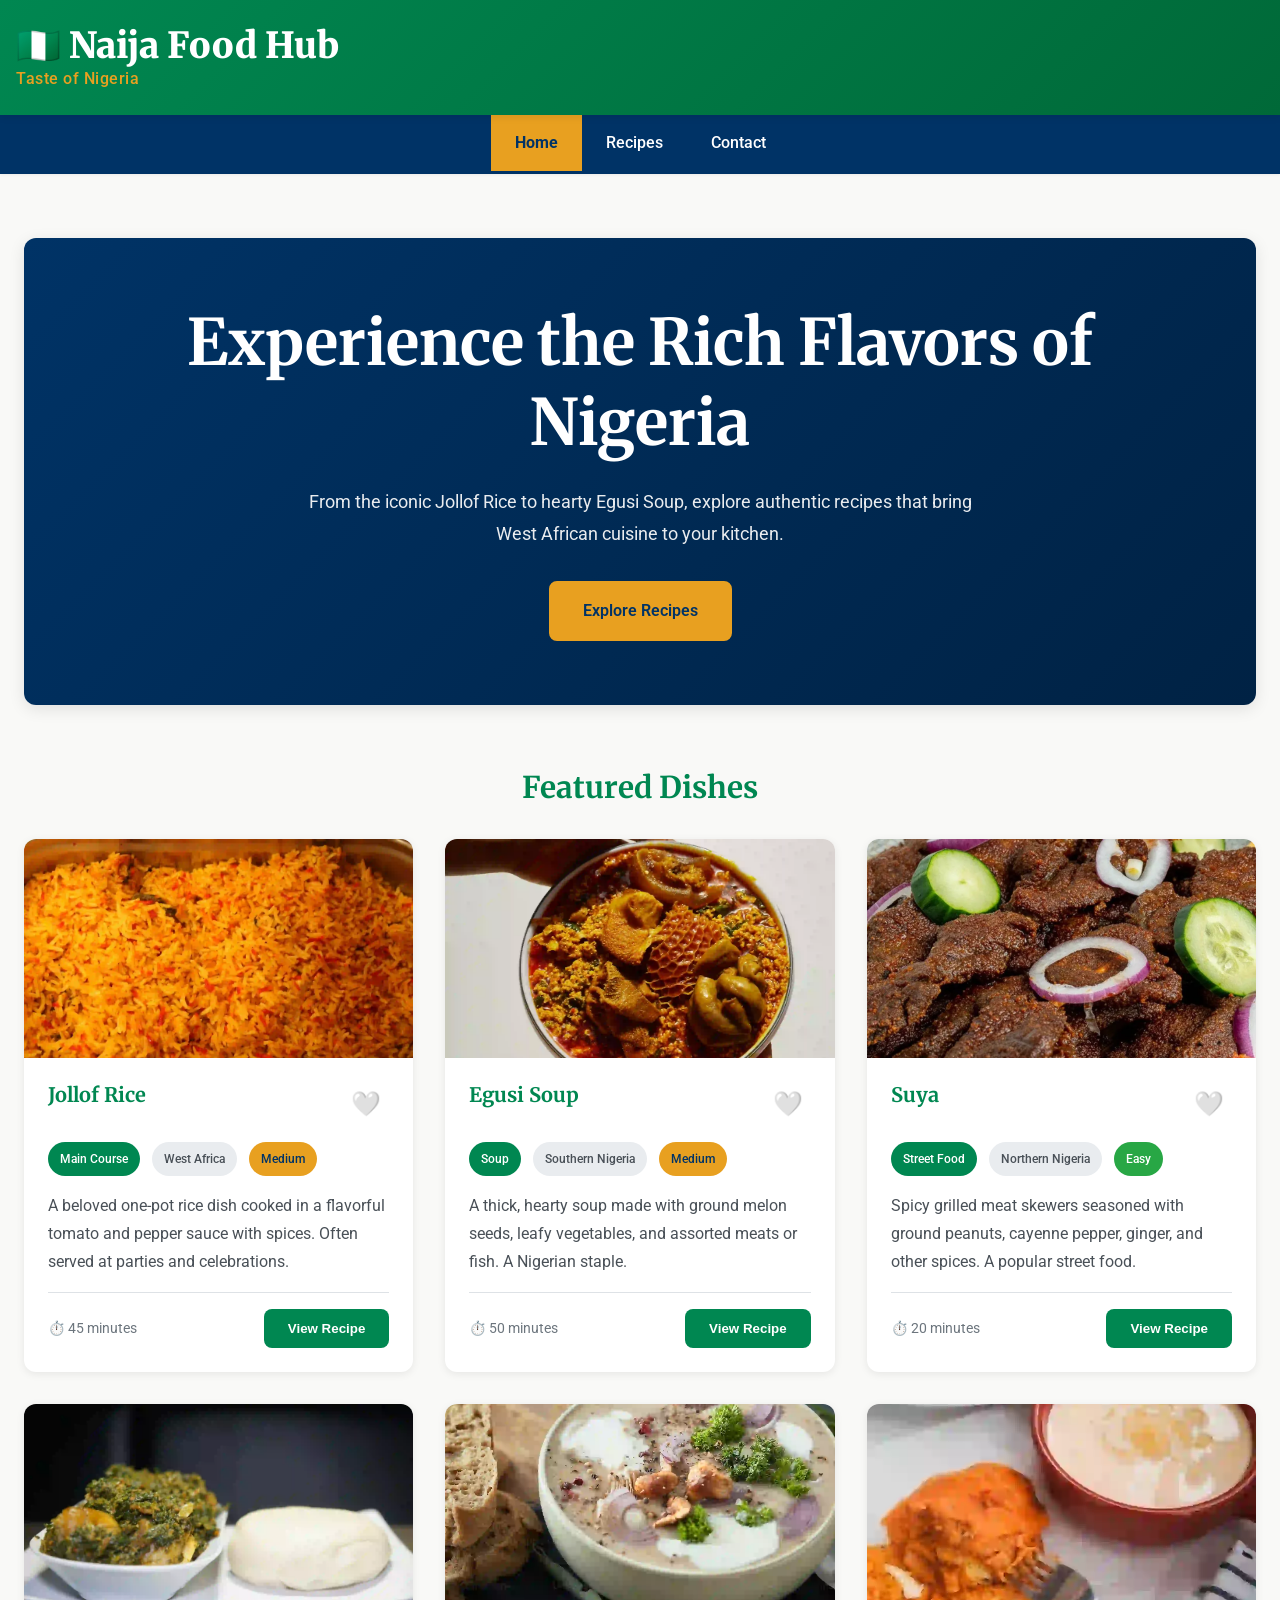
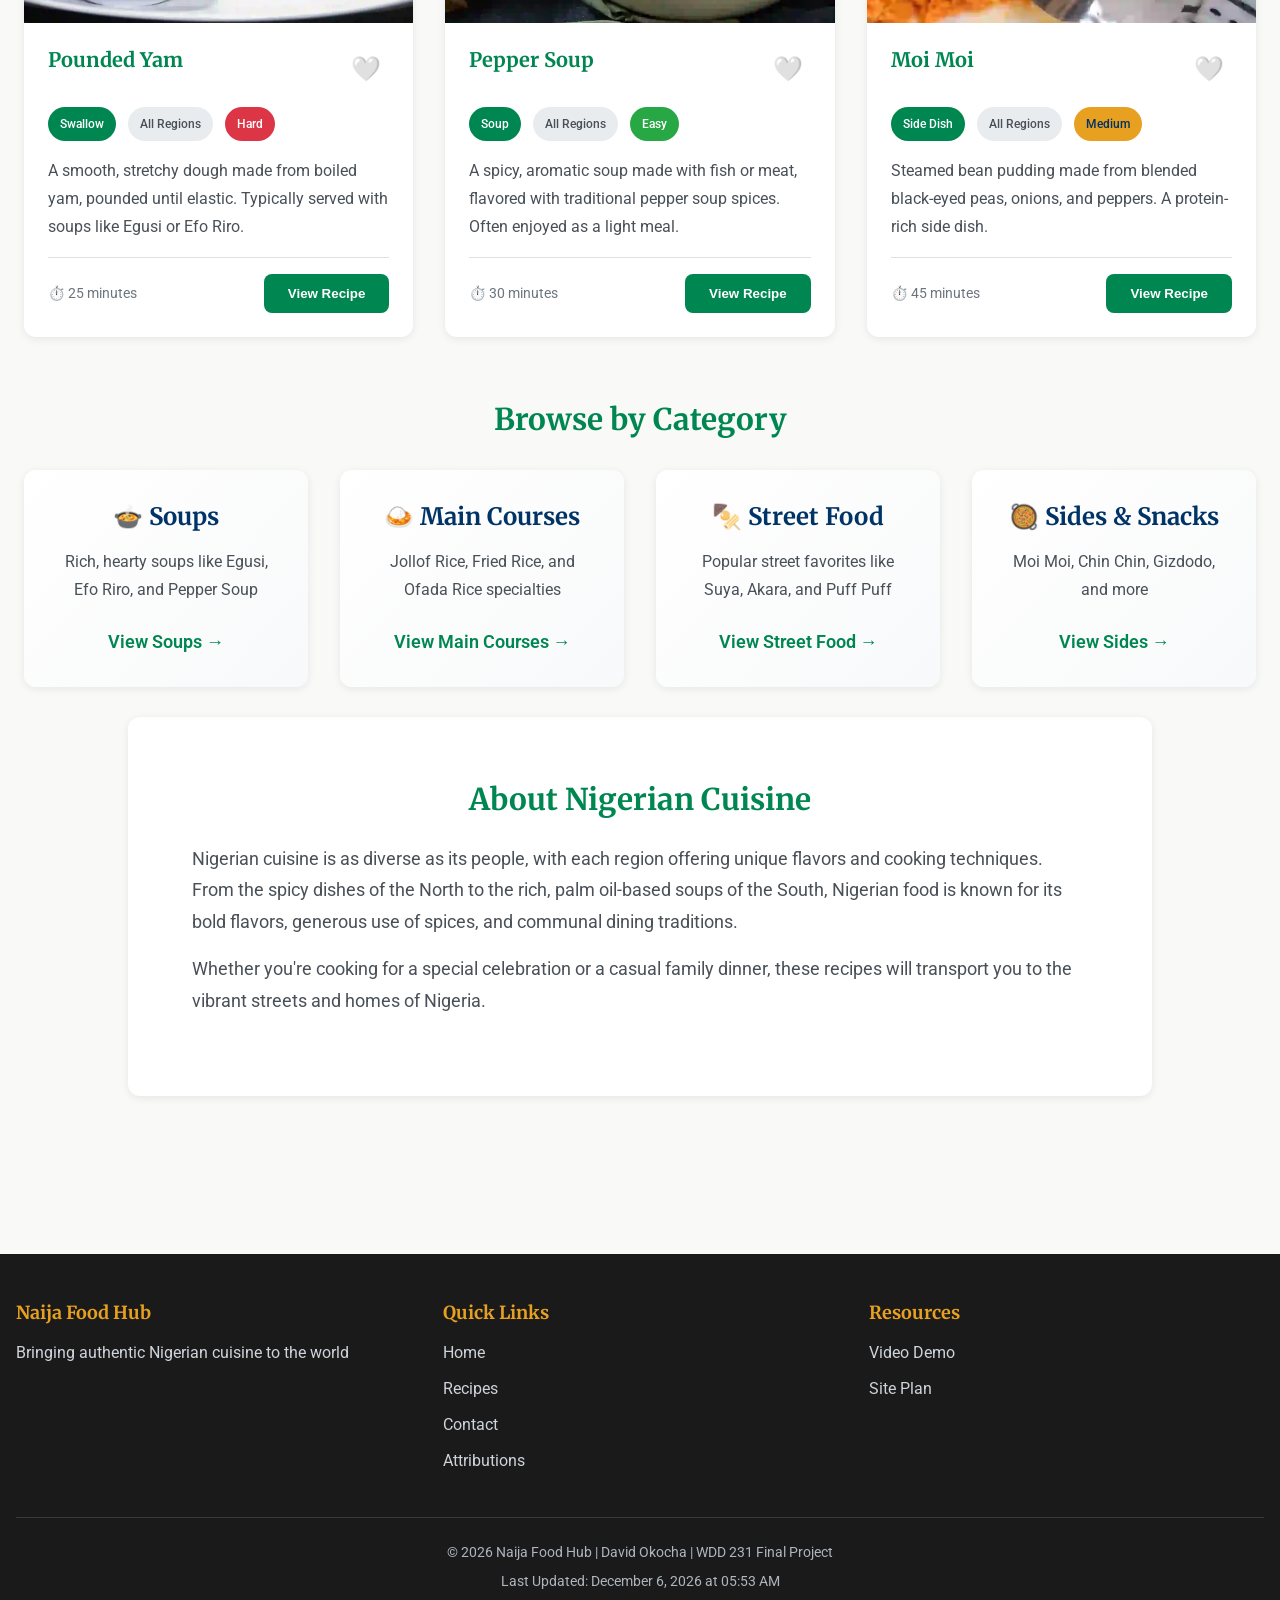
==== final/index.html @ 38a0566f "init" ====
<!DOCTYPE html>
<html lang="en">
<head>
    <meta charset="UTF-8">
    <meta name="viewport" content="width=device-width, initial-scale=1.0">
    <title>Naija Food Hub - Discover Authentic Nigerian Cuisine</title>
    <meta name="description" content="Explore authentic Nigerian recipes, from Jollof Rice to Egusi Soup. Discover the rich flavors of West African cuisine with detailed recipes and cooking tips.">
    <meta name="author" content="David Okocha">
    
    <!-- Open Graph Meta Tags -->
    <meta property="og:title" content="Naija Food Hub - Discover Authentic Nigerian Cuisine">
    <meta property="og:description" content="Explore authentic Nigerian recipes, from Jollof Rice to Egusi Soup. Discover the rich flavors of West African cuisine.">
    <meta property="og:type" content="website">
    <meta property="og:url" content="https://monarchcorps.github.io/wdd231/final/">
    <meta property="og:image" content="https://monarchcorps.github.io/wdd231/final/images/jollof_rice.webp">
    
    <!-- Twitter Card Meta Tags -->
    <meta name="twitter:card" content="summary_large_image">
    <meta name="twitter:title" content="Naija Food Hub - Discover Authentic Nigerian Cuisine">
    <meta name="twitter:description" content="Explore authentic Nigerian recipes, from Jollof Rice to Egusi Soup.">
    
    <!-- Favicon -->
    <link rel="icon" type="image/svg+xml" href="images/favicon.svg">
    
    <!-- Fonts -->
    <link rel="preconnect" href="https://fonts.googleapis.com">
    <link rel="preconnect" href="https://fonts.gstatic.com" crossorigin>
    <link href="https://fonts.googleapis.com/css2?family=Merriweather:wght@400;700;900&family=Roboto:wght@400;500;700&display=swap" rel="stylesheet">
    
    <!-- Stylesheets -->
    <link rel="stylesheet" href="styles/base.css">
    <link rel="stylesheet" href="styles/layout.css">
    <link rel="stylesheet" href="styles/components.css">
    <link rel="stylesheet" href="styles/responsive.css">
</head>
<body>
    <header>
        <div class="header-container">
            <div class="logo">
                <h1>🇳🇬 Naija Food Hub</h1>
                <p class="tagline">Taste of Nigeria</p>
            </div>
            <button class="hamburger" id="hamburger" aria-label="Toggle navigation menu" aria-expanded="false">
                <span class="bar"></span>
                <span class="bar"></span>
                <span class="bar"></span>
            </button>
        </div>
    </header>

    <nav id="nav">
        <ul class="nav-menu">
            <li><a href="index.html" class="active" aria-current="page">Home</a></li>
            <li><a href="recipes.html">Recipes</a></li>
            <li><a href="contact.html">Contact</a></li>
        </ul>
    </nav>

    <main>
        <section class="hero">
            <div class="hero-content">
                <h2>Experience the Rich Flavors of Nigeria</h2>
                <p>From the iconic Jollof Rice to hearty Egusi Soup, explore authentic recipes that bring West African cuisine to your kitchen.</p>
                <a href="recipes.html" class="cta-button">Explore Recipes</a>
            </div>
        </section>

        <section class="featured">
            <h2>Featured Dishes</h2>
            <div class="featured-grid" id="featured-dishes">
                <!-- Dynamically loaded featured dishes -->
            </div>
        </section>

        <section class="categories">
            <h2>Browse by Category</h2>
            <div class="category-grid">
                <div class="category-card">
                    <h3>🍲 Soups</h3>
                    <p>Rich, hearty soups like Egusi, Efo Riro, and Pepper Soup</p>
                    <a href="recipes.html?category=Soup" class="category-link">View Soups →</a>
                </div>
                <div class="category-card">
                    <h3>🍛 Main Courses</h3>
                    <p>Jollof Rice, Fried Rice, and Ofada Rice specialties</p>
                    <a href="recipes.html?category=Main%20Course" class="category-link">View Main Courses →</a>
                </div>
                <div class="category-card">
                    <h3>🍢 Street Food</h3>
                    <p>Popular street favorites like Suya, Akara, and Puff Puff</p>
                    <a href="recipes.html?category=Street%20Food" class="category-link">View Street Food →</a>
                </div>
                <div class="category-card">
                    <h3>🥘 Sides & Snacks</h3>
                    <p>Moi Moi, Chin Chin, Gizdodo, and more</p>
                    <a href="recipes.html?category=Side%20Dish" class="category-link">View Sides →</a>
                </div>
            </div>
        </section>

        <section class="about">
            <h2>About Nigerian Cuisine</h2>
            <div class="about-content">
                <p>Nigerian cuisine is as diverse as its people, with each region offering unique flavors and cooking techniques. From the spicy dishes of the North to the rich, palm oil-based soups of the South, Nigerian food is known for its bold flavors, generous use of spices, and communal dining traditions.</p>
                <p>Whether you're cooking for a special celebration or a casual family dinner, these recipes will transport you to the vibrant streets and homes of Nigeria.</p>
            </div>
        </section>

        <section class="recent-views hidden" id="recent-section">
            <h2>Recently Viewed</h2>
            <div class="recent-grid" id="recent-dishes">
                <!-- Dynamically loaded from local storage -->
            </div>
        </section>
    </main>

    <footer>
        <div class="footer-container">
            <div class="footer-section">
                <h3>Naija Food Hub</h3>
                <p>Bringing authentic Nigerian cuisine to the world</p>
            </div>
            <div class="footer-section">
                <h3>Quick Links</h3>
                <ul>
                    <li><a href="index.html">Home</a></li>
                    <li><a href="recipes.html">Recipes</a></li>
                    <li><a href="contact.html">Contact</a></li>
                    <li><a href="attributions.html">Attributions</a></li>
                </ul>
            </div>
            <div class="footer-section">
                <h3>Resources</h3>
                <ul>
                    <li><a href="#video" id="video-link">Video Demo</a></li>
                    <li><a href="siteplan.html">Site Plan</a></li>
                </ul>
            </div>
        </div>
        <div class="footer-bottom">
            <p>&copy; <span id="currentyear"></span> Naija Food Hub | David Okocha | WDD 231 Final Project</p>
            <p id="lastModified"></p>
        </div>
    </footer>

    <!-- Modal for recipe details -->
    <div id="recipe-modal" class="modal" role="dialog" aria-label="Recipe details" aria-hidden="true">
        <div class="modal-content">
            <button class="modal-close" aria-label="Close modal">&times;</button>
            <div id="modal-body">
                <!-- Dynamically loaded recipe details -->
            </div>
        </div>
    </div>

    <!-- Scripts -->
    <script src="scripts/main.js" type="module"></script>
</body>
</html>
---- final/styles/base.css ----
:root {
    --green: #008751;
    --green-dark: #006938;
    --green-light: #00a862;

    --amber: #E8A020;
    --amber-dark: #c98810;
    --navy: #003366;
    --navy-dark: #002244;

    --white: #ffffff;
    --off-white: #F9F9F7;
    --gray-50: #f8f9fa;
    --gray-100: #e9ecef;
    --gray-200: #dee2e6;
    --gray-300: #ced4da;
    --gray-400: #adb5bd;
    --gray-500: #6c757d;
    --gray-600: #495057;
    --gray-700: #343a40;
    --gray-800: #212529;
    --gray-900: #1a1a1a;

    --text-primary: #1a1a1a;
    --text-secondary: #495057;
    --text-light: #6c757d;

    --bg-primary: #F9F9F7;
    --bg-secondary: #ffffff;
    --bg-tertiary: #f8f9fa;

    --success: #28a745;
    --danger: #dc3545;
    --warning: #ffc107;
    --info: #17a2b8;

    --shadow-sm: 0 1px 3px rgba(0, 0, 0, 0.06);
    --shadow-md: 0 2px 8px rgba(0, 0, 0, 0.08);
    --shadow-lg: 0 4px 16px rgba(0, 0, 0, 0.1);
    --shadow-xl: 0 8px 32px rgba(0, 0, 0, 0.12);

    --radius-sm: 4px;
    --radius-md: 8px;
    --radius-lg: 12px;
    --radius-xl: 16px;
    --radius-full: 9999px;

    --transition-fast: 150ms ease-in-out;
    --transition-base: 250ms ease-in-out;
    --transition-slow: 350ms ease-in-out;

    --space-xs: 0.5rem;
    --space-sm: 0.75rem;
    --space-md: 1rem;
    --space-lg: 1.5rem;
    --space-xl: 2rem;
    --space-2xl: 3rem;
    --space-3xl: 4rem;

    --font-sans: 'Roboto', -apple-system, BlinkMacSystemFont, 'Segoe UI', sans-serif;
    --font-serif: 'Merriweather', Georgia, serif;

    --font-size-xs: 0.75rem;
    --font-size-sm: 0.875rem;
    --font-size-base: 1rem;
    --font-size-lg: 1.125rem;
    --font-size-xl: 1.25rem;
    --font-size-2xl: 1.5rem;
    --font-size-3xl: 1.875rem;
    --font-size-4xl: 2.25rem;

    --line-height-tight: 1.25;
    --line-height-base: 1.5;
    --line-height-relaxed: 1.75;

    --max-width-sm: 640px;
    --max-width-md: 768px;
    --max-width-lg: 1024px;
    --max-width-xl: 1280px;
}

*,
*::before,
*::after {
    box-sizing: border-box;
    margin: 0;
    padding: 0;
}

html {
    font-size: 16px;
    -webkit-font-smoothing: antialiased;
    -moz-osx-font-smoothing: grayscale;
}

body {
    font-family: var(--font-sans);
    font-size: var(--font-size-base);
    line-height: var(--line-height-base);
    color: var(--text-primary);
    background-color: var(--bg-primary);
    min-height: 100vh;
    display: flex;
    flex-direction: column;
}

h1,
h2,
h3,
h4,
h5,
h6 {
    font-family: var(--font-serif);
    font-weight: 700;
    line-height: var(--line-height-tight);
    color: var(--text-primary);
    margin-bottom: var(--space-md);
}

h1 {
    font-size: var(--font-size-4xl);
    margin-bottom: var(--space-lg);
}

h2 {
    font-size: var(--font-size-3xl);
}

h3 {
    font-size: var(--font-size-2xl);
}

h4 {
    font-size: var(--font-size-xl);
}

h5 {
    font-size: var(--font-size-lg);
}

h6 {
    font-size: var(--font-size-base);
}

p {
    margin-bottom: var(--space-md);
}

a {
    color: var(--green);
    text-decoration: none;
    transition: color var(--transition-base);
}

a:hover {
    color: var(--green-dark);
}

a:focus {
    outline: 2px solid var(--green);
    outline-offset: 2px;
}

img {
    max-width: 100%;
    height: auto;
    display: block;
}

img[loading="lazy"] {
    opacity: 0;
    transition: opacity var(--transition-slow);
}

img.loaded,
img[loading="lazy"]:not([src]) {
    opacity: 1;
}

ul,
ol {
    margin-bottom: var(--space-md);
}

ul ul,
ol ol,
ul ol,
ol ul {
    margin-bottom: 0;
}

.visually-hidden {
    position: absolute;
    width: 1px;
    height: 1px;
    margin: -1px;
    padding: 0;
    overflow: hidden;
    clip: rect(0, 0, 0, 0);
    white-space: nowrap;
    border: 0;
}

.hidden {
    display: none;
}

.container {
    width: 100%;
    max-width: var(--max-width-xl);
    margin: 0 auto;
    padding: 0 var(--space-md);
}

.text-center {
    text-align: center;
}

.mb-0 {
    margin-bottom: 0;
}

.mb-sm {
    margin-bottom: var(--space-sm);
}

.mb-md {
    margin-bottom: var(--space-md);
}

.mb-lg {
    margin-bottom: var(--space-lg);
}

.mb-xl {
    margin-bottom: var(--space-xl);
}

.mt-0 {
    margin-top: 0;
}

.mt-sm {
    margin-top: var(--space-sm);
}

.mt-md {
    margin-top: var(--space-md);
}

.mt-lg {
    margin-top: var(--space-lg);
}

.mt-xl {
    margin-top: var(--space-xl);
}
---- final/styles/layout.css ----
header {
    background: linear-gradient(135deg, var(--green) 0%, var(--green-dark) 100%);
    color: var(--white);
    padding: var(--space-lg) var(--space-md);
    box-shadow: var(--shadow-md);
    position: sticky;
    top: 0;
    z-index: 100;
}

.header-container {
    max-width: var(--max-width-xl);
    margin: 0 auto;
    display: flex;
    justify-content: space-between;
    align-items: center;
}

.logo h1 {
    font-size: var(--font-size-2xl);
    font-weight: 900;
    color: var(--white);
    margin: 0;
    line-height: 1.2;
}

.tagline {
    font-size: var(--font-size-sm);
    color: var(--amber);
    margin: 0;
    font-weight: 500;
    letter-spacing: 0.5px;
}

nav {
    background-color: var(--navy);
    box-shadow: var(--shadow-sm);
    position: sticky;
    top: 82px;
    z-index: 99;
}

.nav-menu {
    list-style: none;
    padding: 0;
    max-width: var(--max-width-xl);
    margin: 0 auto;
}

.nav-menu li {
    margin: 0;
}

.nav-menu a {
    display: block;
    padding: var(--space-md);
    color: var(--white);
    text-decoration: none;
    transition: background-color var(--transition-base), color var(--transition-base);
    font-weight: 500;
    border-left: 3px solid transparent;
}

.nav-menu a:hover {
    background-color: var(--navy-dark);
    color: var(--amber);
    border-left-color: var(--amber);
}

.nav-menu a.active {
    background-color: var(--amber);
    color: var(--navy);
    font-weight: 700;
    border-left-color: var(--navy);
}

.nav-menu a:focus {
    outline: 2px solid var(--amber);
    outline-offset: -2px;
}

main {
    flex: 1;
    padding: var(--space-xl) var(--space-md);
}

section {
    margin-bottom: var(--space-3xl);
}

section:last-child {
    margin-bottom: 0;
}

.hero {
    background: linear-gradient(135deg, var(--navy) 0%, var(--navy-dark) 100%);
    color: var(--white);
    padding: var(--space-3xl) var(--space-lg);
    border-radius: var(--radius-lg);
    text-align: center;
    box-shadow: var(--shadow-lg);
    margin-bottom: var(--space-3xl);
}

.hero-content h2 {
    color: var(--white);
    font-size: var(--font-size-4xl);
    margin-bottom: var(--space-lg);
}

.hero-content p {
    font-size: var(--font-size-lg);
    line-height: var(--line-height-relaxed);
    max-width: 700px;
    margin: 0 auto var(--space-xl);
    color: var(--gray-100);
}

.page-header {
    text-align: center;
    margin-bottom: var(--space-2xl);
    padding: var(--space-xl) var(--space-md);
    background-color: var(--bg-secondary);
    border-radius: var(--radius-lg);
    box-shadow: var(--shadow-sm);
}

.page-header h2 {
    color: var(--green);
    margin-bottom: var(--space-sm);
}

.page-header p {
    color: var(--text-secondary);
    font-size: var(--font-size-lg);
    margin: 0;
}

.featured-grid,
.recipes-grid {
    display: grid;
    grid-template-columns: 1fr;
    gap: var(--space-lg);
}

.category-grid {
    display: grid;
    grid-template-columns: 1fr;
    gap: var(--space-lg);
}

.recent-grid {
    display: grid;
    grid-template-columns: 1fr;
    gap: var(--space-md);
}

.featured {
    max-width: var(--max-width-xl);
    margin: 0 auto var(--space-3xl);
}

.featured h2 {
    text-align: center;
    color: var(--green);
    margin-bottom: var(--space-xl);
    font-size: var(--font-size-3xl);
}

.categories {
    max-width: var(--max-width-xl);
    margin: 0 auto;
}

.categories h2 {
    text-align: center;
    color: var(--green);
    margin-bottom: var(--space-xl);
}

.about {
    max-width: var(--max-width-lg);
    margin: 30px auto;
    background-color: var(--bg-secondary);
    padding: var(--space-2xl);
    border-radius: var(--radius-lg);
    box-shadow: var(--shadow-md);
}

.about h2 {
    text-align: center;
    color: var(--green);
    margin-bottom: var(--space-lg);
}

.about-content p {
    font-size: var(--font-size-lg);
    line-height: var(--line-height-relaxed);
    color: var(--text-secondary);
}

.filters {
    max-width: var(--max-width-xl);
    margin: 0 auto var(--space-2xl);
}

.filter-container {
    background-color: var(--bg-secondary);
    padding: var(--space-lg);
    border-radius: var(--radius-lg);
    box-shadow: var(--shadow-sm);
    display: flex;
    flex-direction: column;
    gap: var(--space-md);
}

.filter-group {
    display: flex;
    flex-direction: column;
    gap: var(--space-xs);
}

.filter-group label {
    font-weight: 600;
    color: var(--text-primary);
    font-size: var(--font-size-sm);
    text-transform: uppercase;
    letter-spacing: 0.5px;
}

.recipes-section {
    max-width: var(--max-width-xl);
    margin: 0 auto;
}

.contact-section {
    max-width: var(--max-width-xl);
    margin: 0 auto;
}

.contact-container {
    display: grid;
    grid-template-columns: 1fr;
    gap: var(--space-2xl);
}

.contact-info {
    background-color: var(--bg-secondary);
    padding: var(--space-xl);
    border-radius: var(--radius-lg);
    box-shadow: var(--shadow-sm);
}

.contact-form-container {
    background-color: var(--bg-secondary);
    padding: var(--space-xl);
    border-radius: var(--radius-lg);
    box-shadow: var(--shadow-md);
}

.contact-reasons {
    list-style: none;
    margin-bottom: var(--space-xl);
}

.contact-reasons li {
    padding: var(--space-sm) 0;
    font-size: var(--font-size-lg);
    color: var(--text-secondary);
}

.contact-details {
    margin-top: var(--space-xl);
    padding-top: var(--space-xl);
    border-top: 2px solid var(--gray-200);
}

.contact-details h3 {
    margin-bottom: var(--space-md);
    color: var(--green);
}

.contact-details p {
    margin-bottom: var(--space-sm);
    color: var(--text-secondary);
}

.thankyou-section {
    max-width: var(--max-width-md);
    margin: 0 auto;
}

.thankyou-container {
    background-color: var(--bg-secondary);
    padding: var(--space-3xl) var(--space-xl);
    border-radius: var(--radius-lg);
    box-shadow: var(--shadow-lg);
    text-align: center;
}

.success-icon {
    width: 80px;
    height: 80px;
    background-color: var(--success);
    color: var(--white);
    border-radius: 50%;
    display: flex;
    align-items: center;
    justify-content: center;
    font-size: 3rem;
    font-weight: bold;
    margin: 0 auto var(--space-xl);
}

.thankyou-message {
    font-size: var(--font-size-lg);
    color: var(--text-secondary);
    margin-bottom: var(--space-2xl);
}

.submission-details {
    background-color: var(--bg-tertiary);
    padding: var(--space-lg);
    border-radius: var(--radius-md);
    margin-bottom: var(--space-xl);
    text-align: left;
}

.next-steps {
    margin-bottom: var(--space-xl);
}

.next-steps ul {
    list-style: none;
    text-align: left;
    display: inline-block;
}

.next-steps li {
    padding: var(--space-sm) 0;
    color: var(--text-secondary);
}

.next-steps li::before {
    content: "✓ ";
    color: var(--success);
    font-weight: bold;
    margin-right: var(--space-xs);
}

.thankyou-actions {
    display: flex;
    flex-direction: column;
    gap: var(--space-md);
}

footer {
    background-color: var(--gray-900);
    color: var(--gray-300);
    padding: var(--space-2xl) var(--space-md) var(--space-lg);
    margin-top: var(--space-3xl);
}

.footer-container {
    max-width: var(--max-width-xl);
    margin: 0 auto;
    display: grid;
    grid-template-columns: 1fr;
    gap: var(--space-xl);
    margin-bottom: var(--space-xl);
}

.footer-section h3 {
    color: var(--amber);
    font-size: var(--font-size-lg);
    margin-bottom: var(--space-md);
}

.footer-section ul {
    list-style: none;
    margin: 0;
    padding: 0;
}

.footer-section ul li {
    margin-bottom: var(--space-sm);
}

.footer-section a {
    color: var(--gray-300);
    transition: color var(--transition-base);
}

.footer-section a:hover {
    color: var(--amber);
}

.footer-bottom {
    max-width: var(--max-width-xl);
    margin: 0 auto;
    padding-top: var(--space-lg);
    border-top: 1px solid var(--gray-700);
    text-align: center;
}

.footer-bottom p {
    margin-bottom: var(--space-xs);
    font-size: var(--font-size-sm);
    color: var(--gray-400);
}
---- final/styles/components.css ----
.cta-button,
.submit-button,
.secondary-button {
    display: inline-block;
    padding: var(--space-md) var(--space-xl);
    border-radius: var(--radius-md);
    font-weight: 600;
    font-size: var(--font-size-base);
    text-align: center;
    cursor: pointer;
    transition: all var(--transition-base);
    border: 2px solid transparent;
    text-decoration: none;
    font-family: var(--font-sans);
    text-wrap: nowrap;
}

.cta-button,
.submit-button {
    background-color: var(--amber);
    color: var(--navy);
    border-color: var(--amber);
}

.cta-button:hover,
.submit-button:hover {
    background-color: var(--amber-dark);
    border-color: var(--amber-dark);
    color: var(--white);
    transform: translateY(-2px);
    box-shadow: var(--shadow-lg);
}

.secondary-button {
    background-color: transparent;
    color: var(--green);
    border-color: var(--green);
}

.secondary-button:hover {
    background-color: var(--green);
    color: var(--white);
    transform: translateY(-2px);
}

.reset-button {
    padding: var(--space-sm) var(--space-lg);
    background-color: var(--gray-200);
    color: var(--text-primary);
    border: 2px solid var(--gray-300);
    border-radius: var(--radius-md);
    font-weight: 500;
    cursor: pointer;
    transition: all var(--transition-base);
    font-family: var(--font-sans);
    text-wrap: nowrap;
}

.reset-button:hover {
    background-color: var(--gray-300);
    border-color: var(--gray-400);
}

button:focus,
.cta-button:focus,
.submit-button:focus,
.secondary-button:focus {
    outline: 3px solid var(--green);
    outline-offset: 2px;
}

.recipe-card,
.category-card {
    background-color: var(--bg-secondary);
    border-radius: var(--radius-lg);
    box-shadow: var(--shadow-md);
    overflow: hidden;
    transition: transform var(--transition-base), box-shadow var(--transition-base);
    cursor: pointer;
}

.recipe-card:hover,
.category-card:hover {
    transform: translateY(-4px);
    box-shadow: var(--shadow-xl);
}

.recipe-card-image {
    width: 100%;
    aspect-ratio: 16/9;
    overflow: hidden;
    position: relative;
}

.recipe-card-image img {
    width: 100%;
    height: 100%;
    object-fit: cover;
    transition: transform var(--transition-slow);
}

.recipe-card:hover .recipe-card-image img {
    transform: scale(1.05);
}

.recipe-card-content {
    padding: var(--space-lg);
}

.recipe-card-header {
    display: flex;
    justify-content: space-between;
    align-items: start;
    margin-bottom: var(--space-md);
}

.recipe-card h3 {
    font-size: var(--font-size-xl);
    color: var(--green);
    margin: 0;
    flex: 1;
}

.favorite-button {
    background: none;
    border: none;
    font-size: 1.5rem;
    cursor: pointer;
    padding: var(--space-xs);
    transition: transform var(--transition-fast);
    color: var(--gray-400);
}

.favorite-button:hover {
    transform: scale(1.2);
}

.favorite-button.favorited {
    color: #dc3545;
}

.recipe-card-meta {
    display: flex;
    flex-wrap: wrap;
    gap: var(--space-sm);
    margin-bottom: var(--space-md);
}

.meta-badge {
    display: inline-block;
    padding: var(--space-xs) var(--space-sm);
    background-color: var(--gray-100);
    color: var(--text-secondary);
    border-radius: var(--radius-full);
    font-size: var(--font-size-xs);
    font-weight: 500;
}

.meta-badge.category {
    background-color: var(--green);
    color: var(--white);
}

.meta-badge.difficulty-easy {
    background-color: var(--success);
    color: var(--white);
}

.meta-badge.difficulty-medium {
    background-color: var(--amber);
    color: var(--navy);
}

.meta-badge.difficulty-hard {
    background-color: var(--danger);
    color: var(--white);
}

.recipe-card-description {
    color: var(--text-secondary);
    line-height: var(--line-height-relaxed);
    margin-bottom: var(--space-md);
}

.recipe-card-footer {
    display: flex;
    justify-content: space-between;
    align-items: center;
    padding-top: var(--space-md);
    border-top: 1px solid var(--gray-200);
}

.recipe-card-footer span {
    font-size: var(--font-size-sm);
    color: var(--text-light);
}

.view-recipe-btn {
    padding: var(--space-sm) var(--space-lg);
    background-color: var(--green);
    color: var(--white);
    border: none;
    border-radius: var(--radius-md);
    font-weight: 600;
    cursor: pointer;
    transition: background-color var(--transition-base);
}

.view-recipe-btn:hover {
    background-color: var(--green-dark);
}

.category-card {
    padding: var(--space-xl);
    text-align: center;
    background: linear-gradient(135deg, var(--bg-secondary) 0%, var(--gray-50) 100%);
}

.category-card h3 {
    font-size: var(--font-size-2xl);
    margin-bottom: var(--space-md);
    color: var(--navy);
}

.category-card p {
    color: var(--text-secondary);
    margin-bottom: var(--space-lg);
    line-height: var(--line-height-relaxed);
}

.category-link {
    display: inline-block;
    color: var(--green);
    font-weight: 600;
    font-size: var(--font-size-lg);
    transition: color var(--transition-base);
}

.category-link:hover {
    color: var(--green-dark);
}

.hamburger {
    flex-direction: column;
    gap: 5px;
    background: none;
    border: none;
    cursor: pointer;
    padding: var(--space-sm);
    z-index: 1001;
}

@media (min-width: 768px) {
    .hamburger {
        display: none;
    }
}

.hamburger .bar {
    width: 25px;
    height: 3px;
    background-color: var(--white);
    transition: all var(--transition-base);
    border-radius: 2px;
}

.hamburger.active .bar:nth-child(1) {
    transform: rotate(45deg) translateY(8px);
}

.hamburger.active .bar:nth-child(2) {
    opacity: 0;
}

.hamburger.active .bar:nth-child(3) {
    transform: rotate(-45deg) translateY(-8px);
}

.form-group {
    margin-bottom: var(--space-lg);
}

.form-group label {
    display: block;
    margin-bottom: var(--space-xs);
    font-weight: 600;
    color: var(--text-primary);
}

.required {
    color: var(--danger);
}

input[type="text"],
input[type="email"],
input[type="tel"],
select,
textarea {
    width: 100%;
    padding: var(--space-md);
    border: 2px solid var(--gray-300);
    border-radius: var(--radius-md);
    font-size: var(--font-size-base);
    font-family: var(--font-sans);
    transition: border-color var(--transition-base), box-shadow var(--transition-base);
}

input:focus,
select:focus,
textarea:focus {
    outline: none;
    border-color: var(--green);
    box-shadow: 0 0 0 3px rgba(0, 135, 81, 0.1);
}

input:invalid:not(:placeholder-shown),
select:invalid:not(:placeholder-shown),
textarea:invalid:not(:placeholder-shown) {
    border-color: var(--danger);
}

textarea {
    resize: vertical;
    min-height: 120px;
}

.filter-select {
    background-color: var(--white);
    cursor: pointer;
}

.checkbox-group {
    display: flex;
    align-items: start;
}

.checkbox-label {
    display: flex;
    align-items: start;
    gap: var(--space-sm);
    cursor: pointer;
    font-weight: 400;
}

input[type="checkbox"] {
    width: auto;
    margin-top: 4px;
    cursor: pointer;
}

.form-actions {
    display: flex;
    gap: var(--space-md);
    flex-wrap: wrap;
}

.modal {
    display: none;
    position: fixed;
    top: 0;
    left: 0;
    width: 100%;
    height: 100%;
    background-color: rgba(0, 0, 0, 0.75);
    z-index: 1000;
    padding: var(--space-md);
    overflow-y: auto;
}

.modal.active {
    display: flex;
    align-items: center;
    justify-content: center;
}

.modal-content {
    background-color: var(--white);
    border-radius: var(--radius-lg);
    max-width: 800px;
    width: 100%;
    max-height: 90vh;
    overflow-y: auto;
    position: relative;
    animation: modalSlideIn var(--transition-slow);
    box-shadow: var(--shadow-xl);
}

@keyframes modalSlideIn {
    from {
        opacity: 0;
        transform: translateY(-50px);
    }
    to {
        opacity: 1;
        transform: translateY(0);
    }
}

.modal-close {
    position: absolute;
    top: var(--space-md);
    right: var(--space-md);
    background-color: var(--gray-800);
    color: var(--white);
    border: none;
    width: 40px;
    height: 40px;
    border-radius: 50%;
    font-size: 1.5rem;
    cursor: pointer;
    transition: background-color var(--transition-base), transform var(--transition-fast);
    z-index: 1;
    display: flex;
    align-items: center;
    justify-content: center;
    line-height: 1;
}

.modal-close:hover {
    background-color: var(--danger);
    transform: rotate(90deg);
}

.modal-image {
    width: 100%;
    aspect-ratio: 16/9;
    object-fit: cover;
    border-radius: var(--radius-lg) var(--radius-lg) 0 0;
}

.modal-body-content {
    padding: var(--space-2xl);
}

.modal-header {
    margin-bottom: var(--space-lg);
}

.modal-title {
    font-size: var(--font-size-3xl);
    color: var(--green);
    margin-bottom: var(--space-md);
}

.modal-meta {
    display: flex;
    flex-wrap: wrap;
    gap: var(--space-sm);
}

.modal-section {
    margin-bottom: var(--space-xl);
}

.modal-section h4 {
    color: var(--navy);
    margin-bottom: var(--space-md);
    font-size: var(--font-size-xl);
}

.ingredients-list,
.instructions-list {
    list-style-position: inside;
    line-height: var(--line-height-relaxed);
}

.ingredients-list li,
.instructions-list li {
    margin-bottom: var(--space-sm);
    color: var(--text-secondary);
}

.no-results {
    text-align: center;
    padding: var(--space-3xl);
    background-color: var(--bg-secondary);
    border-radius: var(--radius-lg);
    box-shadow: var(--shadow-sm);
}

.no-results p {
    font-size: var(--font-size-lg);
    color: var(--text-secondary);
}
---- final/styles/responsive.css ----
.hamburger {
    display: flex;
}

.nav-menu {
    display: none;
    flex-direction: column;
}

.nav-menu.active {
    display: flex;
}

@media (min-width: 640px) {
    h1 {
        font-size: var(--font-size-4xl);
    }

    h2 {
        font-size: var(--font-size-3xl);
    }

    /* Grids */
    .featured-grid {
        grid-template-columns: repeat(2, 1fr);
    }

    .category-grid {
        grid-template-columns: repeat(2, 1fr);
    }

    .recipes-grid {
        grid-template-columns: repeat(2, 1fr);
    }

    .recent-grid {
        grid-template-columns: repeat(2, 1fr);
    }

    .filter-container {
        flex-direction: row;
        flex-wrap: wrap;
        align-items: end;
    }

    .filter-group {
        flex: 1;
        min-width: 150px;
    }

    .reset-button {
        margin-top: auto;
    }

    .contact-container {
        grid-template-columns: 1fr;
    }

    .thankyou-actions {
        flex-direction: row;
        justify-content: center;
    }

    .footer-container {
        grid-template-columns: repeat(2, 1fr);
    }

    .form-actions {
        justify-content: flex-start;
    }

    .form-actions button {
        flex: 0;
    }
}

@media (min-width: 768px) {

    .hamburger {
        display: none;
    }

    nav {
        top: 88px;
    }

    .nav-menu {
        display: flex;
        flex-direction: row;
        justify-content: center;
    }

    .nav-menu.active {
        display: flex;
    }

    .nav-menu li {
        flex: 0;
    }

    .nav-menu a {
        border-left: none;
        border-bottom: 3px solid transparent;
        padding: var(--space-md) var(--space-lg);
    }

    .nav-menu a:hover {
        border-left-color: transparent;
        border-bottom-color: var(--amber);
    }

    .nav-menu a.active {
        border-left-color: transparent;
        border-bottom-color: var(--navy);
    }

    .logo h1 {
        font-size: var(--font-size-3xl);
    }

    .tagline {
        font-size: var(--font-size-base);
    }

    .hero {
        padding: var(--space-3xl);
    }

    .hero-content h2 {
        font-size: 3rem;
    }

    .featured-grid {
        grid-template-columns: repeat(3, 1fr);
        gap: var(--space-xl);
    }

    .recipes-grid {
        grid-template-columns: repeat(3, 1fr);
        gap: var(--space-xl);
    }

    .recent-grid {
        grid-template-columns: repeat(3, 1fr);
    }

    .contact-container {
        grid-template-columns: 1fr 1.5fr;
    }

    .footer-container {
        grid-template-columns: repeat(3, 1fr);
    }

    .modal {
        padding: var(--space-xl);
    }

    .modal-content {
        max-width: 900px;
    }

    .modal-body-content {
        padding: var(--space-3xl);
    }
}

@media (min-width: 1024px) {

    h1 {
        font-size: 3.5rem;
    }

    .logo h1 {
        font-size: var(--font-size-4xl);
    }

    main {
        padding: var(--space-3xl) var(--space-lg);
    }

    .hero-content h2 {
        font-size: 3.5rem;
    }

    .category-grid {
        grid-template-columns: repeat(4, 1fr);
        gap: var(--space-xl);
    }

    .recent-grid {
        grid-template-columns: repeat(4, 1fr);
    }

    .page-header {
        padding: var(--space-2xl) var(--space-xl);
    }

    .about {
        padding: var(--space-3xl);
    }

    .contact-info {
        padding: var(--space-2xl);
    }

    .contact-form-container {
        padding: var(--space-2xl);
    }

    .thankyou-container {
        padding: var(--space-3xl) var(--space-2xl);
    }

    .success-icon {
        width: 100px;
        height: 100px;
        font-size: 4rem;
    }
}

@media (min-width: 1280px) {
    h1 {
        font-size: 4rem;
    }

    .hero-content h2 {
        font-size: 4rem;
    }

    .recipe-card:hover {
        transform: translateY(-6px);
    }
}

@media print {

    header,
    nav,
    footer,
    .hamburger,
    .cta-button,
    .filters,
    .favorite-button,
    .modal-close {
        display: none;
    }

    body {
        background-color: white;
        color: black;
    }

    .recipe-card,
    .category-card {
        box-shadow: none;
        border: 1px solid #000;
        page-break-inside: avoid;
    }

    a {
        text-decoration: underline;
        color: black;
    }
}

@media (prefers-reduced-motion: reduce) {

    *,
    *::before,
    *::after {
        animation-duration: 0.01ms !important;
        animation-iteration-count: 1 !important;
        transition-duration: 0.01ms !important;
    }

    .recipe-card:hover {
        transform: none;
    }

    .category-card:hover {
        transform: none;
    }

    .modal-content {
        animation: none;
    }
}


@media (max-width: 767px) and (orientation: landscape) {
    header {
        padding: var(--space-md) var(--space-md);
    }

    .logo h1 {
        font-size: var(--font-size-xl);
    }

    .tagline {
        font-size: var(--font-size-xs);
    }

    .hero {
        padding: var(--space-xl) var(--space-md);
    }

    .hero-content h2 {
        font-size: var(--font-size-2xl);
    }

    main {
        padding: var(--space-lg) var(--space-md);
    }
}

:focus-visible {
    outline: 3px solid var(--green);
    outline-offset: 2px;
}

button:focus-visible,
a:focus-visible,
input:focus-visible,
select:focus-visible,
textarea:focus-visible {
    outline: 3px solid var(--green);
    outline-offset: 2px;
}
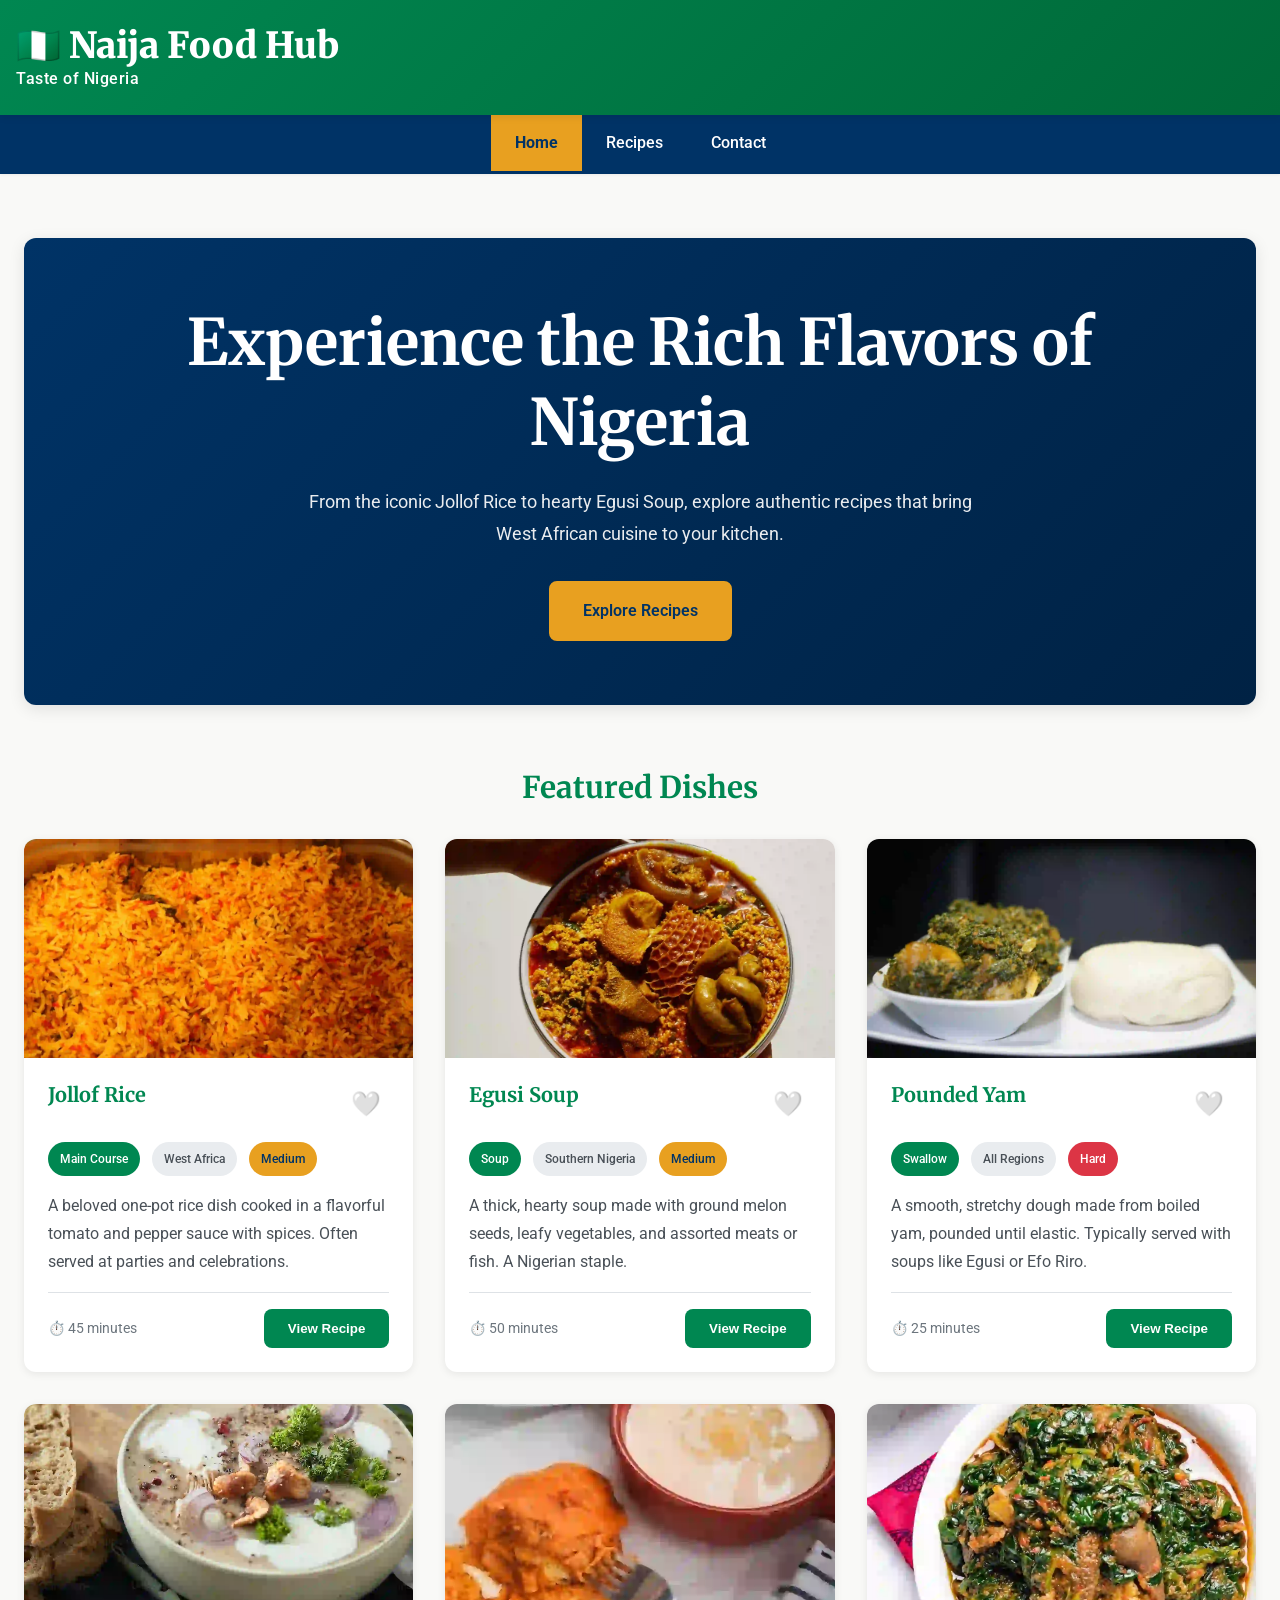
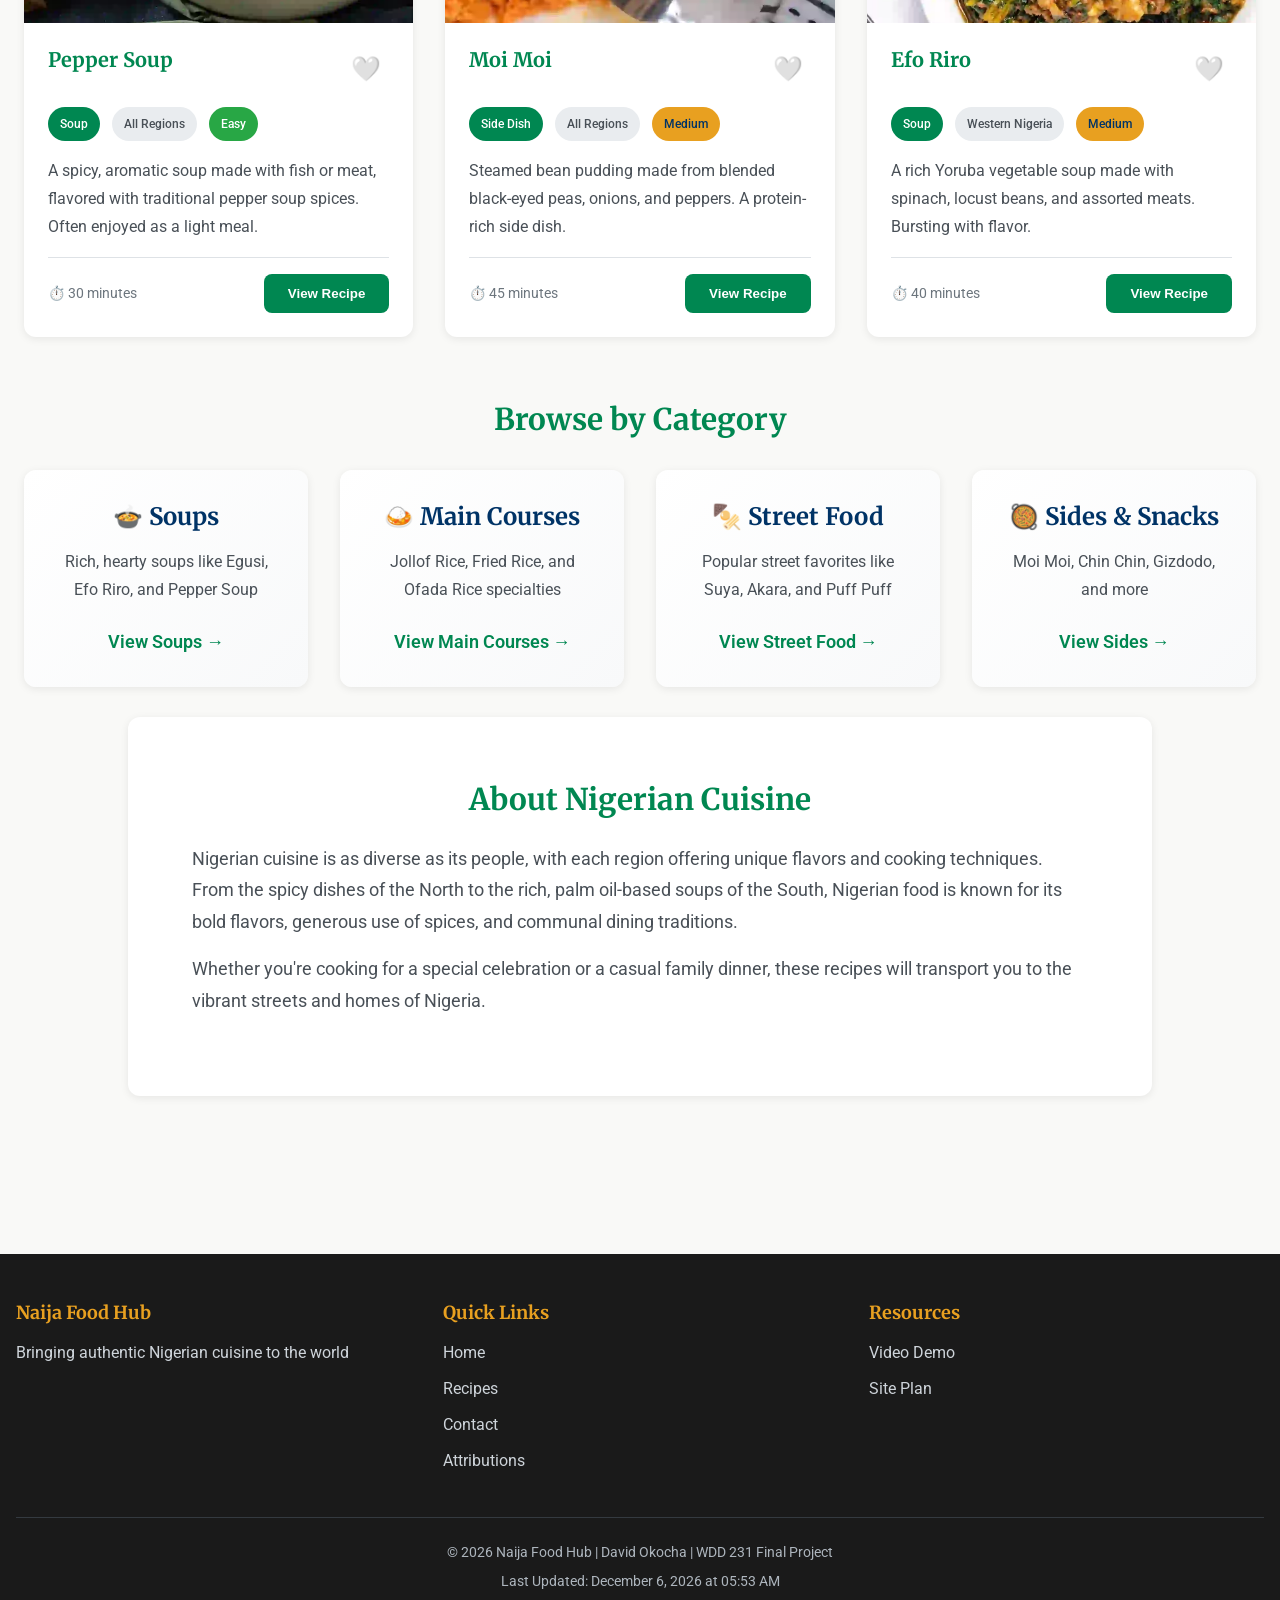
==== commit 637adc00: "Update Video Demo links to point to external resource for better accessibility" ====
--- a/final/index.html
+++ b/final/index.html
@@ -1,38 +1,46 @@
 <!DOCTYPE html>
 <html lang="en">
+
 <head>
     <meta charset="UTF-8">
     <meta name="viewport" content="width=device-width, initial-scale=1.0">
     <title>Naija Food Hub - Discover Authentic Nigerian Cuisine</title>
-    <meta name="description" content="Explore authentic Nigerian recipes, from Jollof Rice to Egusi Soup. Discover the rich flavors of West African cuisine with detailed recipes and cooking tips.">
+    <meta name="description"
+        content="Explore authentic Nigerian recipes, from Jollof Rice to Egusi Soup. Discover the rich flavors of West African cuisine with detailed recipes and cooking tips.">
     <meta name="author" content="David Okocha">
-    
+
     <!-- Open Graph Meta Tags -->
     <meta property="og:title" content="Naija Food Hub - Discover Authentic Nigerian Cuisine">
-    <meta property="og:description" content="Explore authentic Nigerian recipes, from Jollof Rice to Egusi Soup. Discover the rich flavors of West African cuisine.">
+    <meta property="og:description"
+        content="Explore authentic Nigerian recipes, from Jollof Rice to Egusi Soup. Discover the rich flavors of West African cuisine.">
     <meta property="og:type" content="website">
     <meta property="og:url" content="https://monarchcorps.github.io/wdd231/final/">
     <meta property="og:image" content="https://monarchcorps.github.io/wdd231/final/images/jollof_rice.webp">
-    
+
     <!-- Twitter Card Meta Tags -->
     <meta name="twitter:card" content="summary_large_image">
     <meta name="twitter:title" content="Naija Food Hub - Discover Authentic Nigerian Cuisine">
     <meta name="twitter:description" content="Explore authentic Nigerian recipes, from Jollof Rice to Egusi Soup.">
-    
+
     <!-- Favicon -->
     <link rel="icon" type="image/svg+xml" href="images/favicon.svg">
-    
+
     <!-- Fonts -->
     <link rel="preconnect" href="https://fonts.googleapis.com">
     <link rel="preconnect" href="https://fonts.gstatic.com" crossorigin>
-    <link href="https://fonts.googleapis.com/css2?family=Merriweather:wght@400;700;900&family=Roboto:wght@400;500;700&display=swap" rel="stylesheet">
-    
+    <link
+        href="https://fonts.googleapis.com/css2?family=Merriweather:wght@400;700;900&family=Roboto:wght@400;500;700&display=swap"
+        rel="stylesheet">
+
     <!-- Stylesheets -->
     <link rel="stylesheet" href="styles/base.css">
     <link rel="stylesheet" href="styles/layout.css">
     <link rel="stylesheet" href="styles/components.css">
     <link rel="stylesheet" href="styles/responsive.css">
+
+    <script src="scripts/main.js" type="module"></script>
 </head>
+
 <body>
     <header>
         <div class="header-container">
@@ -60,7 +68,8 @@
         <section class="hero">
             <div class="hero-content">
                 <h2>Experience the Rich Flavors of Nigeria</h2>
-                <p>From the iconic Jollof Rice to hearty Egusi Soup, explore authentic recipes that bring West African cuisine to your kitchen.</p>
+                <p>From the iconic Jollof Rice to hearty Egusi Soup, explore authentic recipes that bring West African
+                    cuisine to your kitchen.</p>
                 <a href="recipes.html" class="cta-button">Explore Recipes</a>
             </div>
         </section>
@@ -101,8 +110,12 @@
         <section class="about">
             <h2>About Nigerian Cuisine</h2>
             <div class="about-content">
-                <p>Nigerian cuisine is as diverse as its people, with each region offering unique flavors and cooking techniques. From the spicy dishes of the North to the rich, palm oil-based soups of the South, Nigerian food is known for its bold flavors, generous use of spices, and communal dining traditions.</p>
-                <p>Whether you're cooking for a special celebration or a casual family dinner, these recipes will transport you to the vibrant streets and homes of Nigeria.</p>
+                <p>Nigerian cuisine is as diverse as its people, with each region offering unique flavors and cooking
+                    techniques. From the spicy dishes of the North to the rich, palm oil-based soups of the South,
+                    Nigerian food is known for its bold flavors, generous use of spices, and communal dining traditions.
+                </p>
+                <p>Whether you're cooking for a special celebration or a casual family dinner, these recipes will
+                    transport you to the vibrant streets and homes of Nigeria.</p>
             </div>
         </section>
 
@@ -132,7 +145,7 @@
             <div class="footer-section">
                 <h3>Resources</h3>
                 <ul>
-                    <li><a href="#video" id="video-link">Video Demo</a></li>
+                    <li><a href="https://www.loom.com/share/2588f22bd7044f4ea93019402644c666" target="_blank" rel="noopener">Video Demo</a></li>
                     <li><a href="siteplan.html">Site Plan</a></li>
                 </ul>
             </div>
@@ -152,8 +165,6 @@
             </div>
         </div>
     </div>
+</body>
 
-    <!-- Scripts -->
-    <script src="scripts/main.js" type="module"></script>
-</body>
-</html>
+</html>
--- a/final/styles/layout.css
+++ b/final/styles/layout.css
@@ -26,7 +26,7 @@
 
 .tagline {
     font-size: var(--font-size-sm);
-    color: var(--amber);
+    color: var(--white);
     margin: 0;
     font-weight: 500;
     letter-spacing: 0.5px;
@@ -45,6 +45,12 @@
     padding: 0;
     max-width: var(--max-width-xl);
     margin: 0 auto;
+    display: none;
+    flex-direction: column;
+}
+
+.nav-menu.active {
+    display: flex;
 }
 
 .nav-menu li {
@@ -141,6 +147,12 @@
     display: grid;
     grid-template-columns: 1fr;
     gap: var(--space-lg);
+    min-height: 300px;
+}
+
+.featured-grid:not(:empty),
+.recipes-grid:not(:empty) {
+    min-height: 0;
 }
 
 .category-grid {
--- a/final/styles/components.css
+++ b/final/styles/components.css
@@ -241,6 +241,7 @@
 }
 
 .hamburger {
+    display: flex;
     flex-direction: column;
     gap: 5px;
     background: none;
--- a/final/styles/responsive.css
+++ b/final/styles/responsive.css
@@ -1,16 +1,3 @@
-.hamburger {
-    display: flex;
-}
-
-.nav-menu {
-    display: none;
-    flex-direction: column;
-}
-
-.nav-menu.active {
-    display: flex;
-}
-
 @media (min-width: 640px) {
     h1 {
         font-size: var(--font-size-4xl);
